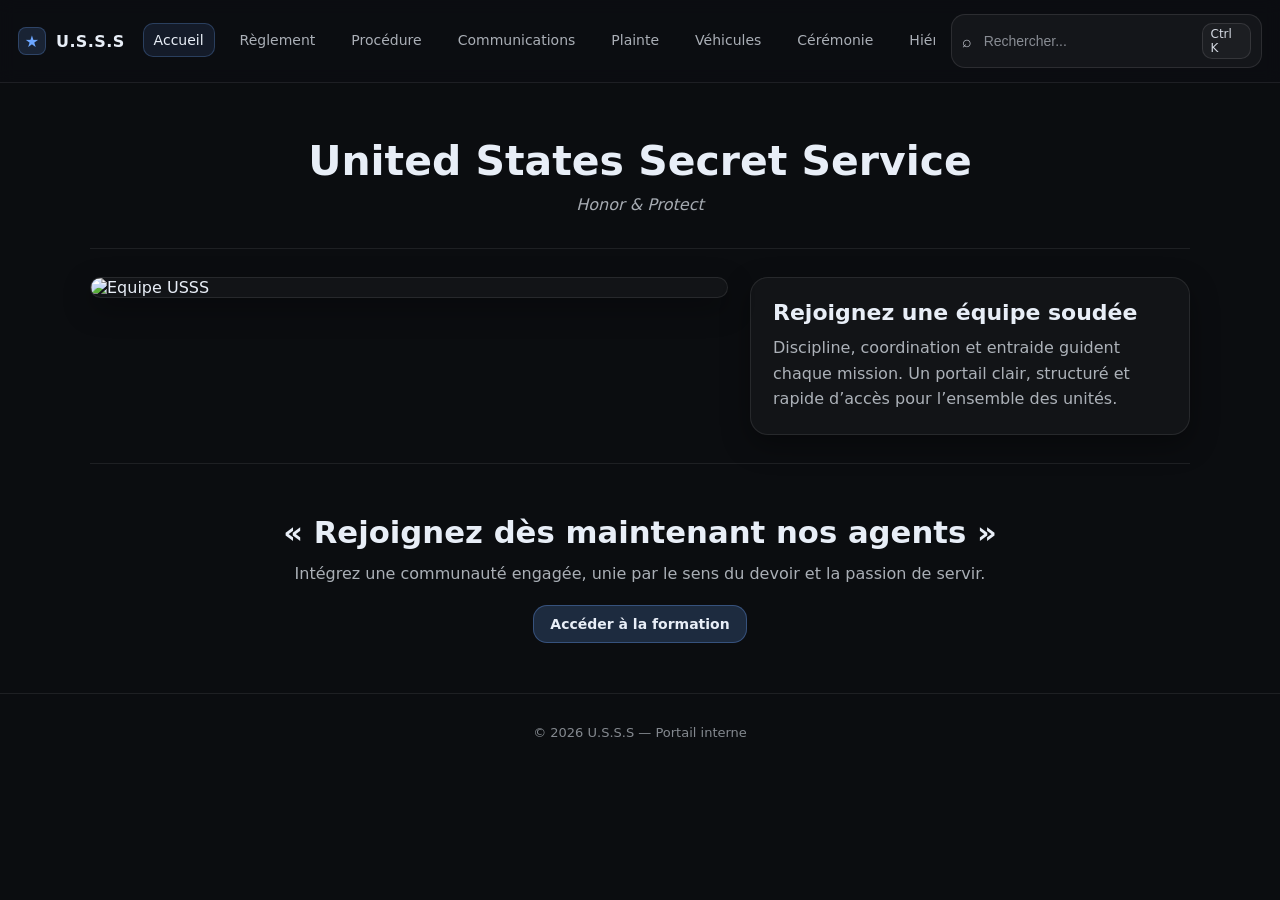
==== index.html @ fbba1de2 "Update index.html" ====
<!DOCTYPE html>
<html lang="fr">
<head>
  <meta charset="UTF-8" />
  <meta name="viewport" content="width=device-width, initial-scale=1.0" />
  <title>U.S.S.S - Accueil</title>
  <link rel="stylesheet" href="style.css" />
</head>
<body>

<header class="topbar">
  <div class="topbar__left">
    <div class="brand">
      <div class="brand__logo" aria-hidden="true">★</div>
      <div class="brand__name">U.S.S.S</div>
    </div>

    <nav class="nav">
      <a class="nav__link nav__link--active" href="index.html">Accueil</a>
      <a class="nav__link" href="reglement.html">Règlement</a>
      <a class="nav__link" href="procedure.html">Procédure</a>
      <a class="nav__link" href="communications.html">Communications</a>
      <a class="nav__link" href="plainte.html">Plainte</a>
      <a class="nav__link" href="vehicules.html">Véhicules</a>
      <a class="nav__link" href="ceremonie.html">Cérémonie</a>
      <a class="nav__link" href="hierarchie.html">Hiérarchie</a>
      <a class="nav__link" href="supervision.html">Supervision</a>
      <a class="nav__link" href="formation.html">Formation</a>
    </nav>
  </div>

  <div class="topbar__right">
    <div class="search">
      <span class="search__icon" aria-hidden="true">⌕</span>
      <input class="search__input" type="search" placeholder="Rechercher..." />
      <span class="search__hint" aria-hidden="true">Ctrl K</span>
    </div>
  </div>
</header>

<main class="container">
  <section class="hero">
    <h1 class="hero__title">United States Secret Service</h1>
    <p class="hero__subtitle">Honor &amp; Protect</p>
  </section>

  <hr class="divider" />

  <section class="grid">
    <div class="card">
      <img src="images/ceremonie.png" alt="Equipe USSS" class="home-image">
    </div>

    <div class="card text">
      <h2 class="text__title">Rejoignez une équipe soudée</h2>
      <p class="text__desc">
        Discipline, coordination et entraide guident chaque mission.
        Un portail clair, structuré et rapide d’accès pour l’ensemble des unités.
      </p>
    </div>
  </section>

  <hr class="divider" />

  <section class="cta">
    <h2 class="cta__title">« Rejoignez dès maintenant nos agents »</h2>
    <p class="cta__desc">
      Intégrez une communauté engagée, unie par le sens du devoir et la passion de servir.
    </p>
    <a class="btn btn--primary" href="formation.html">Accéder à la formation</a>
  </section>
</main>

<footer class="footer">
  <p>© <span id="year"></span> U.S.S.S — Portail interne</p>
</footer>

<script>
  document.getElementById("year").textContent = new Date().getFullYear();
</script>
</body>
</html>
---- style.css ----
* { box-sizing: border-box; }
html, body { height: 100%; }
body {
  margin: 0;
  font-family: system-ui, -apple-system, Segoe UI, Roboto, Arial, sans-serif;
  background: #0b0d10;
  color: #e8eef7;
}

/* TOPBAR */
.topbar {
  position: sticky;
  top: 0;
  z-index: 10;
  background: rgba(12, 14, 18, 0.92);
  backdrop-filter: blur(8px);
  border-bottom: 1px solid rgba(255,255,255,0.08);
  padding: 14px 18px;
  display: flex;
  align-items: center;
  justify-content: space-between;
  gap: 16px;
}

.topbar__left {
  display: flex;
  align-items: center;
  gap: 18px;
  min-width: 0;
}

.brand {
  display: flex;
  align-items: center;
  gap: 10px;
  white-space: nowrap;
}
.brand__logo {
  width: 28px;
  height: 28px;
  border-radius: 8px;
  display: grid;
  place-items: center;
  background: rgba(108, 166, 255, 0.15);
  border: 1px solid rgba(108, 166, 255, 0.25);
  color: #6ca6ff;
  font-weight: 700;
}
.brand__name { font-weight: 800; letter-spacing: 0.4px; }

.nav {
  display: flex;
  align-items: center;
  gap: 14px;
  overflow: auto;
  padding-bottom: 2px;
}
.nav__link {
  color: rgba(232, 238, 247, 0.72);
  text-decoration: none;
  font-size: 14px;
  padding: 8px 10px;
  border-radius: 10px;
  transition: 0.15s ease;
  border: 1px solid transparent;
}
.nav__link:hover {
  color: #e8eef7;
  background: rgba(255,255,255,0.05);
  border-color: rgba(255,255,255,0.08);
}
.nav__link--active {
  color: #e8eef7;
  background: rgba(108, 166, 255, 0.10);
  border-color: rgba(108, 166, 255, 0.25);
}

/* SEARCH */
.search {
  display: flex;
  align-items: center;
  gap: 10px;
  padding: 8px 10px;
  border-radius: 14px;
  border: 1px solid rgba(255,255,255,0.10);
  background: rgba(255,255,255,0.04);
}
.search__icon { opacity: 0.8; }
.search__input {
  width: 220px;
  border: none;
  outline: none;
  background: transparent;
  color: #e8eef7;
  font-size: 14px;
}
.search__input::placeholder { color: rgba(232,238,247,0.55); }
.search__hint {
  font-size: 12px;
  padding: 3px 8px;
  border-radius: 10px;
  border: 1px solid rgba(255,255,255,0.12);
  background: rgba(255,255,255,0.04);
  opacity: 0.9;
}

/* LAYOUT */
.container {
  width: min(1100px, calc(100% - 40px));
  margin: 0 auto;
  padding: 44px 0 40px;
}

.divider {
  border: none;
  height: 1px;
  background: rgba(255,255,255,0.08);
  margin: 28px 0;
}

/* HERO */
.hero { text-align: center; padding: 10px 0 6px; }
.hero__title {
  margin: 0;
  font-size: clamp(26px, 3.2vw, 42px);
  font-weight: 900;
}
.hero__subtitle {
  margin: 10px 0 0;
  color: rgba(232,238,247,0.70);
  font-style: italic;
}

/* HOME GRID */
.grid {
  display: grid;
  grid-template-columns: 1.45fr 1fr;
  gap: 22px;
  align-items: start;
}

.card {
  background: rgba(255,255,255,0.03);
  border: 1px solid rgba(255,255,255,0.09);
  border-radius: 18px;
  overflow: hidden;
  box-shadow: 0 10px 28px rgba(0,0,0,0.35);
}
.media__img {
  width: 100%;
  height: 320px;
  object-fit: cover;
  display: block;
}

.text { padding: 22px; }
.text__title { margin: 0 0 10px; font-size: 22px; }
.text__desc { margin: 0; line-height: 1.6; color: rgba(232,238,247,0.72); }

/* PAGE CONTENT */
.page {
  padding: 22px;
}
.page__title {
  margin: 0 0 10px;
  font-size: 28px;
  font-weight: 900;
}
.page__desc {
  margin: 0;
  line-height: 1.7;
  color: rgba(232,238,247,0.72);
}

/* CTA */
.cta { text-align: center; padding: 22px 18px 10px; }
.cta__title {
  margin: 0 0 10px;
  font-size: clamp(20px, 2.4vw, 34px);
  font-weight: 900;
}
.cta__desc {
  margin: 0 auto 18px;
  max-width: 780px;
  line-height: 1.7;
  color: rgba(232,238,247,0.72);
}

.btn {
  display: inline-flex;
  align-items: center;
  justify-content: center;
  padding: 10px 16px;
  border-radius: 14px;
  text-decoration: none;
  font-weight: 800;
  font-size: 14px;
  border: 1px solid transparent;
  transition: 0.15s ease;
}
.btn--primary {
  background: rgba(108, 166, 255, 0.20);
  border-color: rgba(108, 166, 255, 0.32);
  color: #e8eef7;
}
.btn--primary:hover { background: rgba(108, 166, 255, 0.28); }

.footer {
  border-top: 1px solid rgba(255,255,255,0.08);
  padding: 18px;
  text-align: center;
  color: rgba(232,238,247,0.55);
  font-size: 13px;
}

/* RESPONSIVE */
@media (max-width: 980px) {
  .search__input { width: 160px; }
  .grid { grid-template-columns: 1fr; }
  .media__img { height: 260px; }
}

@media (max-width: 640px) {
  .topbar { flex-direction: column; align-items: stretch; }
  .topbar__left { flex-direction: column; align-items: stretch; }
  .nav { padding-top: 8px; }
  .search__input { width: 100%; }
}

/* ===== Règlement: styles additionnels ===== */
.page-reglement .grid--reglement{
  grid-template-columns: repeat(2, 1fr);
  gap: 18px;
}

.page-reglement .card--padded{
  padding: 18px;
}

.page-reglement .card--full{
  grid-column: 1 / -1;
}

@media (max-width: 980px){
  .page-reglement .grid--reglement{
    grid-template-columns: 1fr;
  }
  .page-reglement .card--full{
    grid-column:auto;
  }
}

/* ===== Boutons sections Règlement ===== */
.reglement-buttons{
  display:flex;
  justify-content:center;
  gap:12px;
  flex-wrap:wrap;
  margin-top:20px;
}

.reglement-buttons .btn{
  min-width:140px;
}

/* scroll fluide */
html{
  scroll-behavior:smooth;
}

/* ===== Hiérarchie - premium ===== */
.rank-section{
  margin-top: 14px;
  padding: 16px;
  border-radius: 18px;
  border: 1px solid rgba(255,255,255,.08);
  background: linear-gradient(180deg, rgba(255,255,255,.05), rgba(255,255,255,.02));
  box-shadow: 0 10px 30px rgba(0,0,0,.35);
}

.rank-section__head{
  display:flex;
  align-items:center;
  justify-content:space-between;
  gap:12px;
  margin-bottom: 10px;
}

.rank-section__head h2{
  margin:0;
  font-size: 18px;
  letter-spacing: .2px;
}

.rank-badge{
  font-size: 12px;
  font-weight: 800;
  padding: 6px 10px;
  border-radius: 999px;
  border: 1px solid rgba(79,140,255,.35);
  background: rgba(79,140,255,.10);
  color: rgba(232,238,252,.85);
}

.rank-divider{
  margin: 14px 0;
  display:flex;
  align-items:center;
  gap:12px;
  opacity:.95;
}
.rank-divider::before,
.rank-divider::after{
  content:"";
  height:1px;
  flex:1;
  background: rgba(255,255,255,.10);
}
.rank-divider span{
  font-weight: 900;
  letter-spacing: .25em;
  font-size: 12px;
  color: rgba(232,238,252,.85);
  padding: 6px 10px;
  border-radius: 999px;
  border: 1px solid rgba(255,255,255,.08);
  background: rgba(255,255,255,.03);
}

.rank-list{
  list-style:none;
  padding:0;
  margin:0;
  display:flex;
  flex-direction:column;
  gap:10px;
}

.rank-item{
  display:flex;
  align-items:center;
  gap:10px;
  padding: 12px 12px;
  border-radius: 14px;
  border: 1px solid rgba(255,255,255,.08);
  background: rgba(255,255,255,.03);
  color: rgba(232,238,252,.92);
  font-weight: 750;
  transition: transform .18s ease, border-color .18s ease, background .18s ease;
}

.rank-item:hover{
  transform: translateY(-1px);
  border-color: rgba(79,140,255,.55);
  background: rgba(79,140,255,.10);
}

.rank-name{line-height:1.3}

.rank-pill{
  font-size: 12px;
  font-weight: 900;
  letter-spacing: .08em;
  padding: 6px 10px;
  border-radius: 999px;
  border: 1px solid rgba(79,140,255,.35);
  background: rgba(79,140,255,.10);
  color: rgba(232,238,252,.90);
}
}



/* =======================================
   COMMUNICATIONS — TABLEAU 
   ======================================= */

.comms-card{
  margin-top: 14px;
  padding: 18px;
  border-radius: 20px;
  border: 1px solid rgba(255,255,255,.08);
  background: rgba(255,255,255,.03);
  box-shadow: 0 12px 34px rgba(0,0,0,.38);
}

.comms-head{
  display:flex;
  align-items:center;
  justify-content:space-between;
  gap:12px;
  margin-bottom: 8px;
}

.comms-title{
  margin:0;
  font-size: 20px;
  letter-spacing: .2px;
}

.comms-badge{
  font-size: 12px;
  font-weight: 900;
  padding: 6px 10px;
  border-radius: 999px;
  border: 1px solid rgba(79,140,255,.35);
  background: rgba(79,140,255,.10);
  color: rgba(232,238,252,.90);
}

.comms-subtitle{
  margin: 16px 0 10px;
  font-size: 13px;
  font-weight: 950;
  letter-spacing: .35px;
  text-transform: uppercase;
  color: rgba(232,238,252,.85);
}

/* Wrap = scroll mobile + cadre propre */
.comms-table-wrap{
  overflow-x: auto;
  border-radius: 16px;
  border: 1px solid rgba(255,255,255,.10);
  background: rgba(0,0,0,.22);
}

/* Table */
.comms-table{
  width: 100%;
  border-collapse: separate;      /* important pour garder le radius clean */
  border-spacing: 0;
  min-width: 620px;               /* évite que tout s’écrase */
}

/* Header */
.comms-table thead th{
  text-align:left;
  padding: 13px 14px;
  font-size: 13px;
  font-weight: 950;
  color: rgba(232,238,252,.92);
  background: rgba(255,255,255,.06);
  border-bottom: 1px solid rgba(255,255,255,.10);
  position: sticky;               /* optionnel mais stylé quand tu scroll */
  top: 0;
  backdrop-filter: blur(8px);
}

/* Radius header */
.comms-table thead th:first-child{
  border-top-left-radius: 16px;
}
.comms-table thead th:last-child{
  border-top-right-radius: 16px;
}

/* Body cells */
.comms-table tbody td{
  padding: 12px 14px;
  font-size: 14px;
  color: rgba(232,238,252,.86);
  border-bottom: 1px solid rgba(255,255,255,.06);
  vertical-align: top;
}

/* Colonne code */
.comms-table tbody td:first-child{
  width: 120px;
  font-weight: 950;
  letter-spacing: .25px;
  color: rgba(122,167,255,.95);
  white-space: nowrap;
}

/* Zebra rows */
.comms-table tbody tr:nth-child(odd) td{
  background: rgba(255,255,255,.02);
}
.comms-table tbody tr:nth-child(even) td{
  background: rgba(255,255,255,.035);
}

/* Hover clean */
.comms-table tbody tr:hover td{
  background: rgba(79,140,255,.12);
}

/* Dernière ligne radius */
.comms-table tbody tr:last-child td:first-child{
  border-bottom-left-radius: 16px;
}
.comms-table tbody tr:last-child td:last-child{
  border-bottom-right-radius: 16px;
}

/* Petits textes en italique dans table */
.comms-table em{
  color: rgba(168,179,207,.95);
  font-style: italic;
}

/* Note */
.comms-note{
  margin: 12px 2px 0;
  padding-top: 10px;
  border-top: 1px solid rgba(255,255,255,.08);
  color: rgba(168,179,207,.95);
  line-height: 1.6;
}

/* Mobile : on réduit un peu */
@media (max-width: 560px){
  .comms-card{padding: 14px}
  .comms-title{font-size: 18px}
}

/* =======================================
   DISPATCH — TABLEAUX HEBDO (dispatch-*)
   ======================================= */

.dispatch-week{
  display:flex;
  align-items:stretch;
  justify-content:space-between;
  gap:14px;
  padding:16px;
  border-radius:20px;
  border:1px solid rgba(255,255,255,.08);
  background: rgba(255,255,255,.03);
  box-shadow: 0 12px 34px rgba(0,0,0,.38);
}

.dispatch-week__label{
  font-size:12px;
  font-weight:950;
  letter-spacing:.12em;
  text-transform:uppercase;
  color: rgba(168,179,207,.95);
}

.dispatch-week__range{
  margin-top:6px;
  font-size:18px;
  font-weight:900;
}

.dispatch-week__meta{
  margin-top:6px;
  color: rgba(168,179,207,.95);
  font-size:14px;
  line-height:1.5;
}

.dispatch-week__right{
  display:flex;
  gap:10px;
  flex-wrap:wrap;
  align-content:flex-start;
  justify-content:flex-end;
}

.dispatch-kpi{
  min-width:120px;
  padding:12px 12px;
  border-radius:16px;
  border:1px solid rgba(255,255,255,.08);
  background: rgba(0,0,0,.18);
  text-align:center;
}

.dispatch-kpi__value{
  font-size:22px;
  font-weight:950;
}

.dispatch-kpi__label{
  margin-top:2px;
  font-size:12px;
  font-weight:900;
  letter-spacing:.08em;
  text-transform:uppercase;
  color: rgba(168,179,207,.95);
}

/* Cards */
.dispatch-card{
  margin-top: 14px;
  padding: 18px;
  border-radius: 20px;
  border: 1px solid rgba(255,255,255,.08);
  background: rgba(255,255,255,.03);
  box-shadow: 0 12px 34px rgba(0,0,0,.38);
}

.dispatch-head{
  display:flex;
  align-items:center;
  justify-content:space-between;
  gap:12px;
  margin-bottom: 10px;
}

.dispatch-title{
  margin:0;
  font-size: 18px;
  font-weight: 950;
  letter-spacing: .2px;
}

.dispatch-badge{
  font-size: 12px;
  font-weight: 950;
  padding: 6px 10px;
  border-radius: 999px;
  border: 1px solid rgba(79,140,255,.35);
  background: rgba(79,140,255,.10);
  color: rgba(232,238,252,.90);
}

.dispatch-badge--ok{
  border-color: rgba(70, 200, 140, .35);
  background: rgba(70, 200, 140, .10);
}

.dispatch-badge--warn{
  border-color: rgba(255, 190, 80, .35);
  background: rgba(255, 190, 80, .10);
}

/* Table wrap */
.dispatch-table-wrap{
  overflow-x:auto;
  border-radius:16px;
  border:1px solid rgba(255,255,255,.10);
  background: rgba(0,0,0,.22);
}

/* Table */
.dispatch-table{
  width:100%;
  border-collapse: separate;
  border-spacing: 0;
  min-width: 860px;
}

.dispatch-table thead th{
  text-align:left;
  padding: 13px 14px;
  font-size: 13px;
  font-weight: 950;
  color: rgba(232,238,252,.92);
  background: rgba(255,255,255,.06);
  border-bottom: 1px solid rgba(255,255,255,.10);
  position: sticky;
  top: 0;
  backdrop-filter: blur(8px);
}

.dispatch-table thead th:first-child{border-top-left-radius:16px;}
.dispatch-table thead th:last-child{border-top-right-radius:16px;}

.dispatch-table tbody td{
  padding: 12px 14px;
  font-size: 14px;
  color: rgba(232,238,252,.86);
  border-bottom: 1px solid rgba(255,255,255,.06);
  vertical-align: top;
}

/* Zebra */
.dispatch-table tbody tr:nth-child(odd) td{ background: rgba(255,255,255,.02); }
.dispatch-table tbody tr:nth-child(even) td{ background: rgba(255,255,255,.035); }

.dispatch-table tbody tr:hover td{
  background: rgba(79,140,255,.12);
}

/* Notes */
.dispatch-notes{
  padding: 12px 12px;
  border-radius: 16px;
  border: 1px solid rgba(255,255,255,.08);
  background: rgba(0,0,0,.18);
}

.dispatch-notes__list{
  margin:0;
  padding-left:18px;
  color: rgba(168,179,207,.95);
  line-height:1.7;
}

/* Responsive */
@media (max-width: 900px){
  .dispatch-week{flex-direction:column}
  .dispatch-week__right{justify-content:flex-start}
}
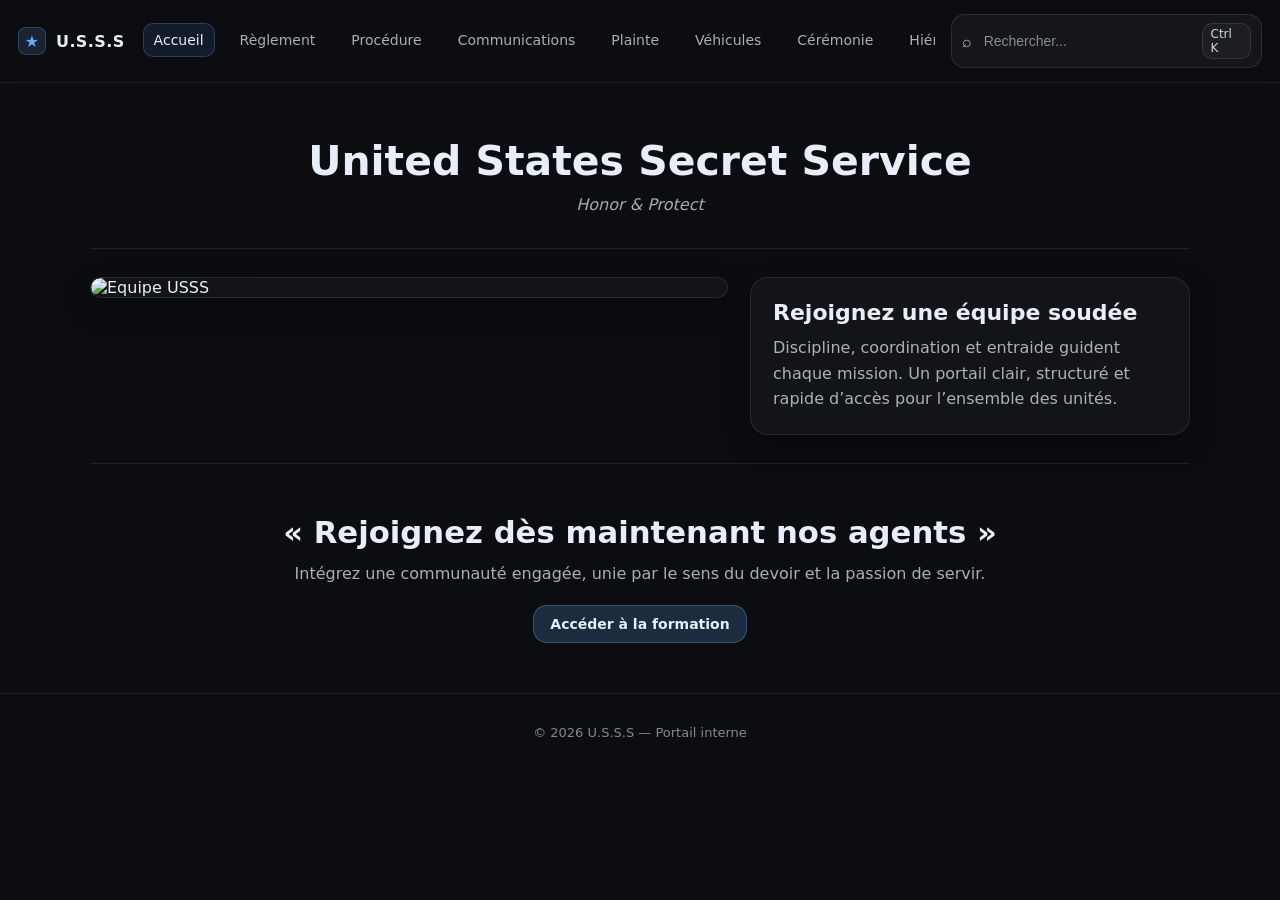
==== commit 458a27cf: "Update index.html" ====
--- a/index.html
+++ b/index.html
@@ -48,7 +48,7 @@
 
   <section class="grid">
     <div class="card">
-      <img src="images/ceremonie.png" alt="Equipe USSS" class="home-image">
+      <img src="ceremonie.png" alt="Equipe USSS" class="home-image">
     </div>
 
     <div class="card text">
--- a/style.css
+++ b/style.css
@@ -696,3 +696,13 @@
   .dispatch-week{flex-direction:column}
   .dispatch-week__right{justify-content:flex-start}
 }
+
+/* Image Accueil */
+.home-image{
+  width:100%;
+  height:450px;
+  object-fit:cover;
+  border-radius:18px;
+  box-shadow: 0 20px 50px rgba(0,0,0,.5);
+}
+
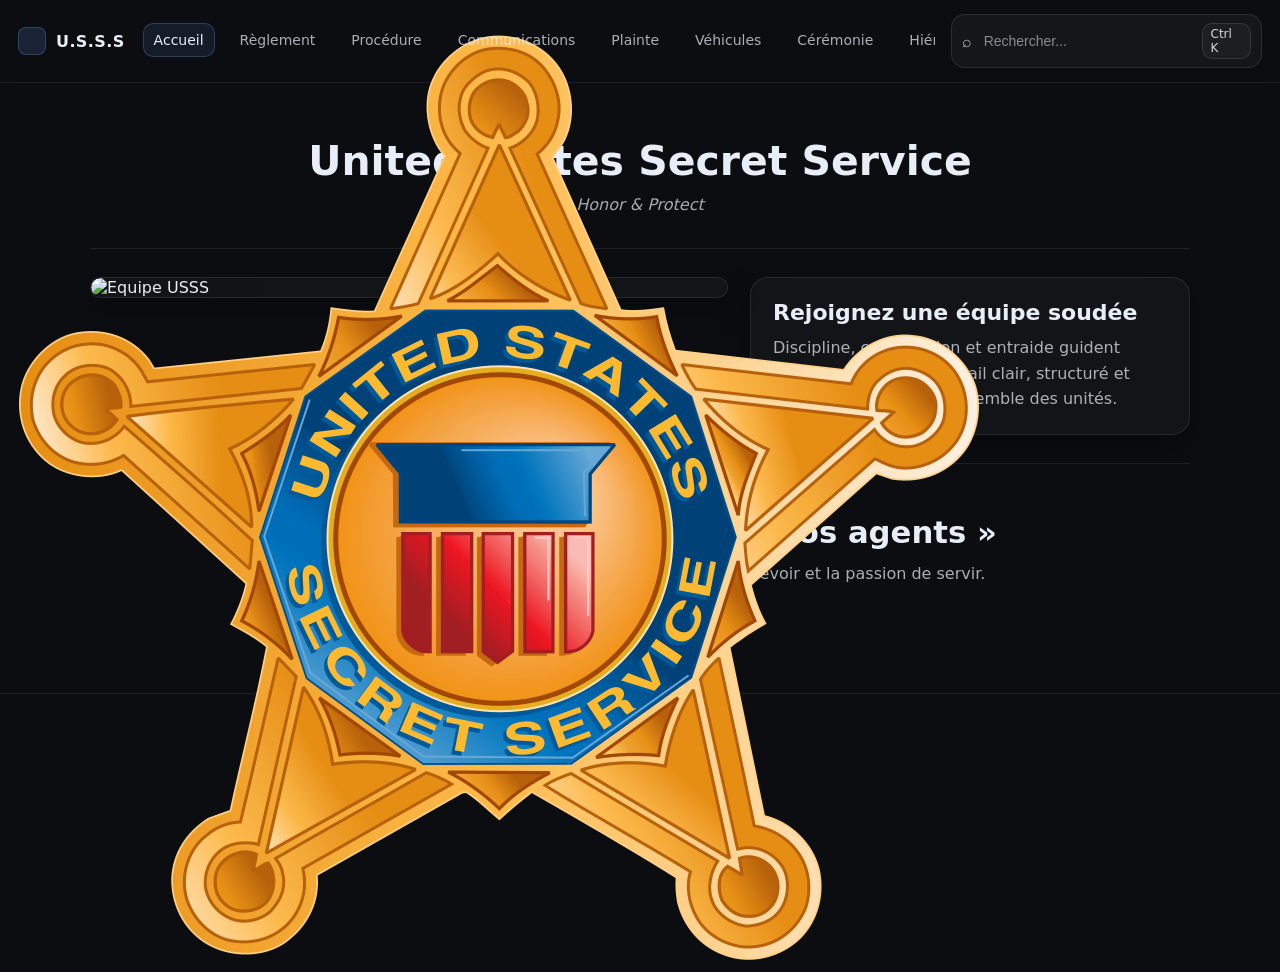
==== commit 2f9fc25d: "Update index.html" ====
--- a/index.html
+++ b/index.html
@@ -4,6 +4,7 @@
   <meta charset="UTF-8" />
   <meta name="viewport" content="width=device-width, initial-scale=1.0" />
   <title>U.S.S.S - Accueil</title>
+  <link rel="icon" type="image/png" href="favicon.png">
   <link rel="stylesheet" href="style.css" />
 </head>
 <body>
@@ -11,7 +12,9 @@
 <header class="topbar">
   <div class="topbar__left">
     <div class="brand">
-      <div class="brand__logo" aria-hidden="true">★</div>
+     <div class="brand__logo">
+  <img src="favicon.png" alt="Logo USSS">
+</div>
       <div class="brand__name">U.S.S.S</div>
     </div>
 
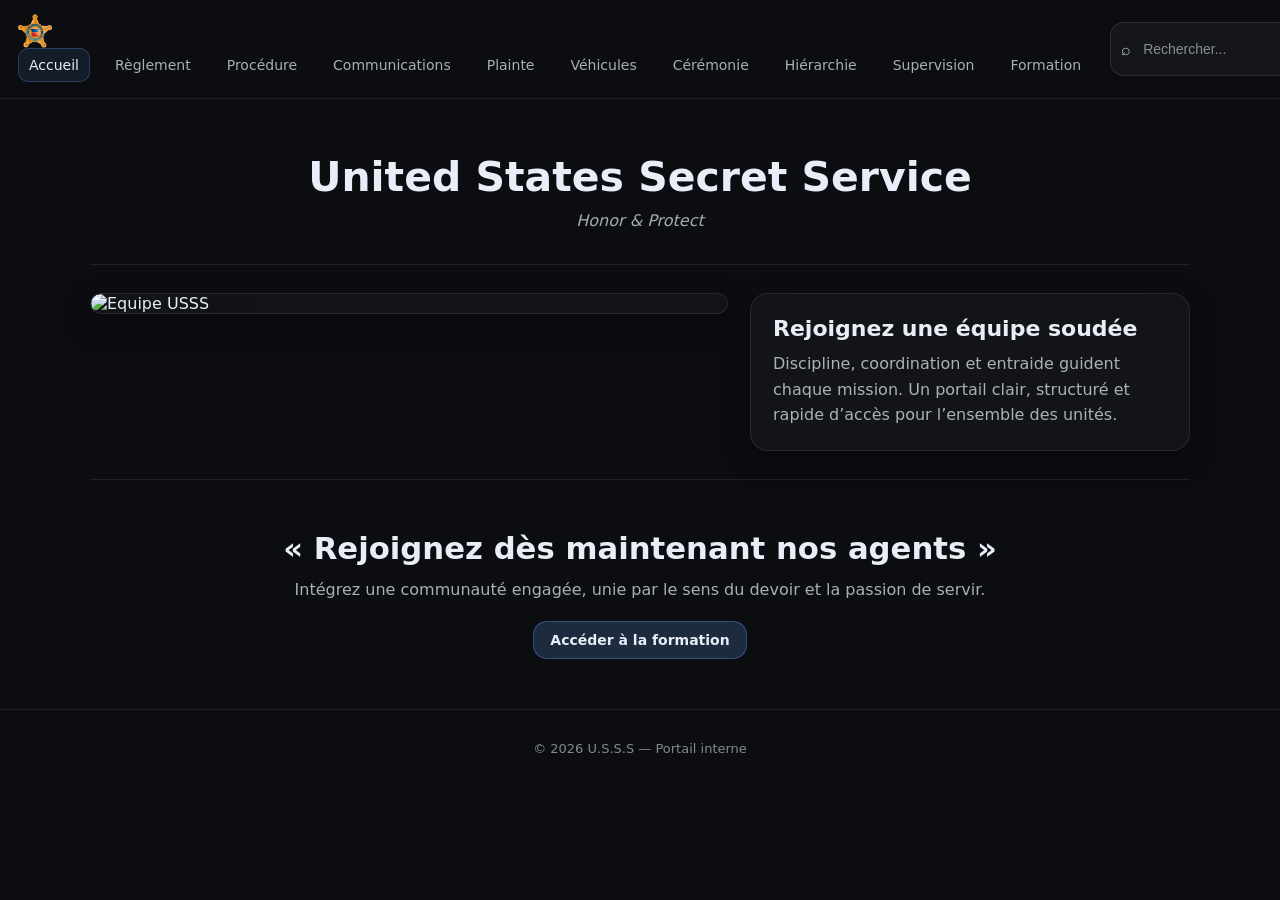
==== commit 34fe6a7a: "Update index.html" ====
--- a/index.html
+++ b/index.html
@@ -15,8 +15,7 @@
      <div class="brand__logo">
   <img src="favicon.png" alt="Logo USSS">
 </div>
-      <div class="brand__name">U.S.S.S</div>
-    </div>
+      
 
     <nav class="nav">
       <a class="nav__link nav__link--active" href="index.html">Accueil</a>
--- a/style.css
+++ b/style.css
@@ -29,22 +29,19 @@
   min-width: 0;
 }
 
-.brand {
+.brand__logo{
   display: flex;
   align-items: center;
-  gap: 10px;
-  white-space: nowrap;
-}
-.brand__logo {
-  width: 28px;
-  height: 28px;
-  border-radius: 8px;
-  display: grid;
-  place-items: center;
-  background: rgba(108, 166, 255, 0.15);
-  border: 1px solid rgba(108, 166, 255, 0.25);
-  color: #6ca6ff;
-  font-weight: 700;
+  justify-content: center;
+  width: 34px;
+  height: 34px;
+}
+
+.brand__logo img{
+  width: 100%;
+  height: 100%;
+  object-fit: contain;
+}
 }
 .brand__name { font-weight: 800; letter-spacing: 0.4px; }
 
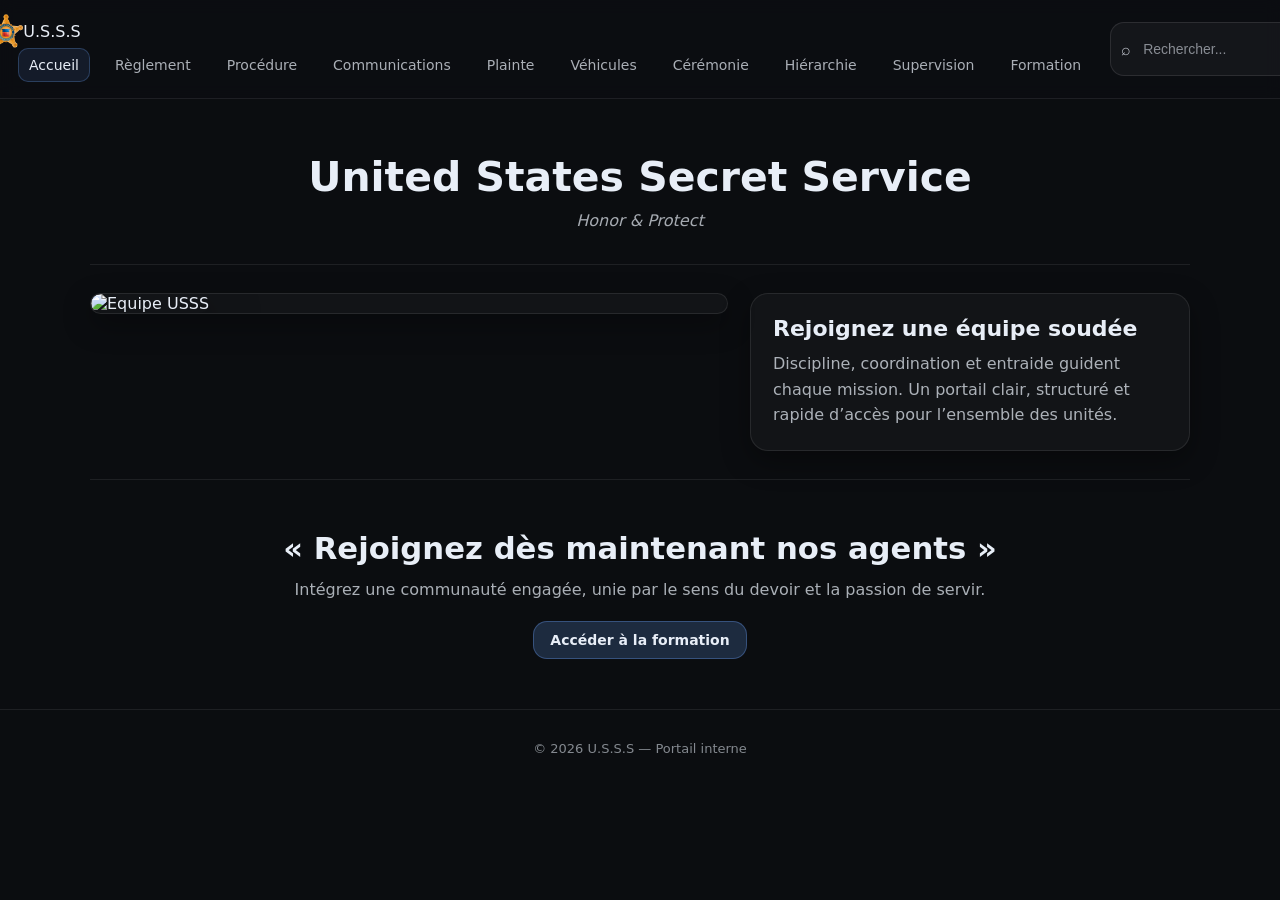
==== commit 71d7b0ec: "Update index.html" ====
--- a/index.html
+++ b/index.html
@@ -14,7 +14,10 @@
     <div class="brand">
      <div class="brand__logo">
   <img src="favicon.png" alt="Logo USSS">
-</div>
+       <div class="brand__name">U.S.S.S</div>
+    </div>
+
+    
       
 
     <nav class="nav">
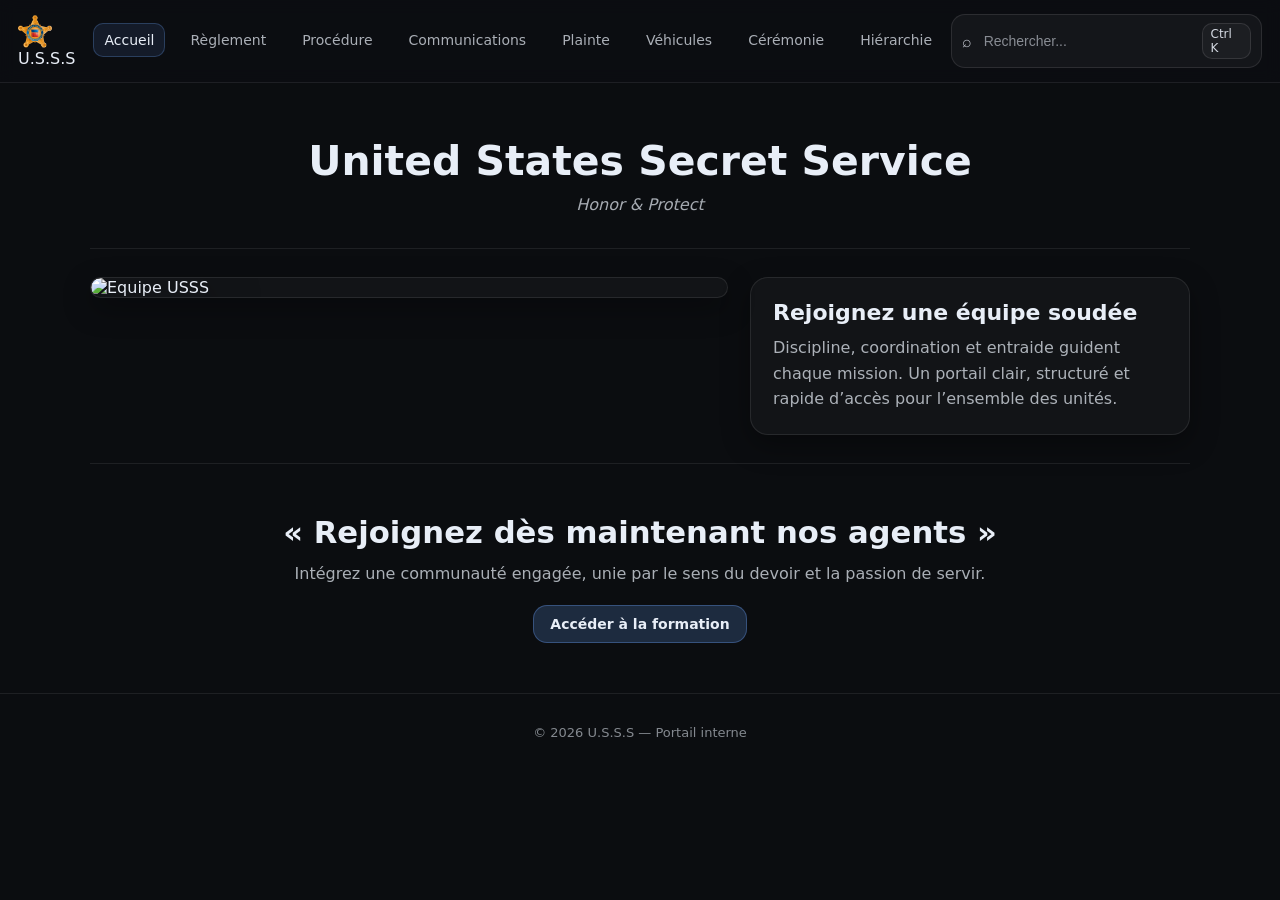
==== commit d07bf747: "Update index.html" ====
--- a/index.html
+++ b/index.html
@@ -12,15 +12,13 @@
 <header class="topbar">
   <div class="topbar__left">
     <div class="brand">
-     <div class="brand__logo">
-  <img src="favicon.png" alt="Logo USSS">
-       <div class="brand__name">U.S.S.S</div>
+      <div class="brand__logo">
+        <img src="favicon.png" alt="Logo USSS">
+      </div>
+      <div class="brand__name">U.S.S.S</div>
     </div>
-
     
-      
-
-    <nav class="nav">
+       <nav class="nav">
       <a class="nav__link nav__link--active" href="index.html">Accueil</a>
       <a class="nav__link" href="reglement.html">Règlement</a>
       <a class="nav__link" href="procedure.html">Procédure</a>
--- a/style.css
+++ b/style.css
@@ -703,3 +703,35 @@
   box-shadow: 0 20px 50px rgba(0,0,0,.5);
 }
 
+/* TABLE FORMATION */
+.table-wrap{
+  overflow-x: auto;
+}
+
+.formation-table{
+  width: 100%;
+  border-collapse: collapse;
+  min-width: 700px;
+}
+
+.formation-table th{
+  text-align: left;
+  padding: 14px;
+  font-size: 13px;
+  font-weight: 900;
+  border-bottom: 1px solid rgba(255,255,255,0.1);
+  background: rgba(255,255,255,0.04);
+}
+
+.formation-table td{
+  padding: 14px;
+  border-bottom: 1px solid rgba(255,255,255,0.06);
+  font-size: 14px;
+  color: rgba(232,238,247,0.85);
+}
+
+.formation-table tr:hover td{
+  background: rgba(108,166,255,0.10);
+}
+
+
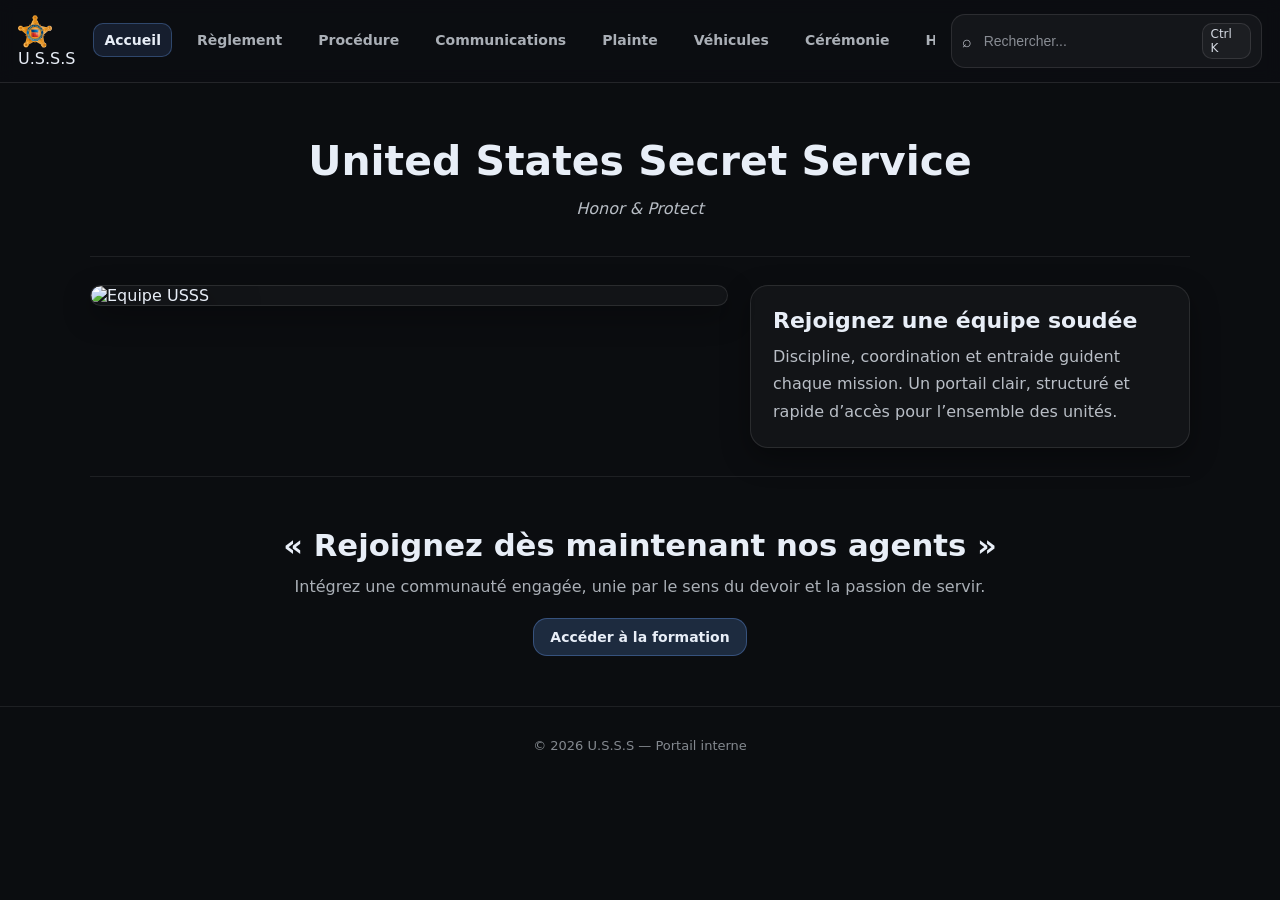
==== commit e240b49c: "Update index.html" ====
--- a/index.html
+++ b/index.html
@@ -27,7 +27,7 @@
       <a class="nav__link" href="vehicules.html">Véhicules</a>
       <a class="nav__link" href="ceremonie.html">Cérémonie</a>
       <a class="nav__link" href="hierarchie.html">Hiérarchie</a>
-      <a class="nav__link" href="supervision.html">Supervision</a>
+      <a class="nav__link" href="effectif.html">Effectif</a>
       <a class="nav__link" href="formation.html">Formation</a>
     </nav>
   </div>
--- a/style.css
+++ b/style.css
@@ -734,4 +734,65 @@
   background: rgba(108,166,255,0.10);
 }
 
-
+/* PLAINTES*/
+
+/* 1) Topbar: plus nette */
+.topbar{
+  border-bottom: 1px solid rgba(255,255,255,.10);
+}
+
+/* 2) Cards: un peu plus “clean” */
+.card{
+  border: 1px solid rgba(255,255,255,.10);
+  background: rgba(255,255,255,.03);
+}
+
+/* 3) Texte: meilleure lisibilité */
+.text__desc,
+.page__desc,
+.hero__subtitle{
+  line-height: 1.7;
+  color: rgba(232,238,247,.78);
+}
+
+/* 4) Nav: hover + active plus doux */
+.nav__link{
+  font-weight: 650;
+}
+.nav__link:hover{
+  background: rgba(255,255,255,.06);
+}
+.nav__link--active{
+  background: rgba(108,166,255,.12);
+  border-color: rgba(108,166,255,.30);
+}
+
+/* 5) Tables: rendu pro sans changer la palette */
+.table-wrap{
+  border: 1px solid rgba(255,255,255,.10);
+  border-radius: 16px;
+  overflow: hidden;
+  background: rgba(0,0,0,.16);
+}
+
+.formation-table, .comms-table, .dispatch-table{
+  width: 100%;
+  border-collapse: collapse;
+}
+
+.formation-table th, .comms-table th, .dispatch-table th{
+  background: rgba(255,255,255,.05);
+  border-bottom: 1px solid rgba(255,255,255,.10);
+  font-weight: 900;
+}
+
+.formation-table td, .comms-table td, .dispatch-table td{
+  border-bottom: 1px solid rgba(255,255,255,.06);
+}
+
+.formation-table tr:hover td,
+.comms-table tr:hover td,
+.dispatch-table tr:hover td{
+  background: rgba(108,166,255,.10);
+}
+
